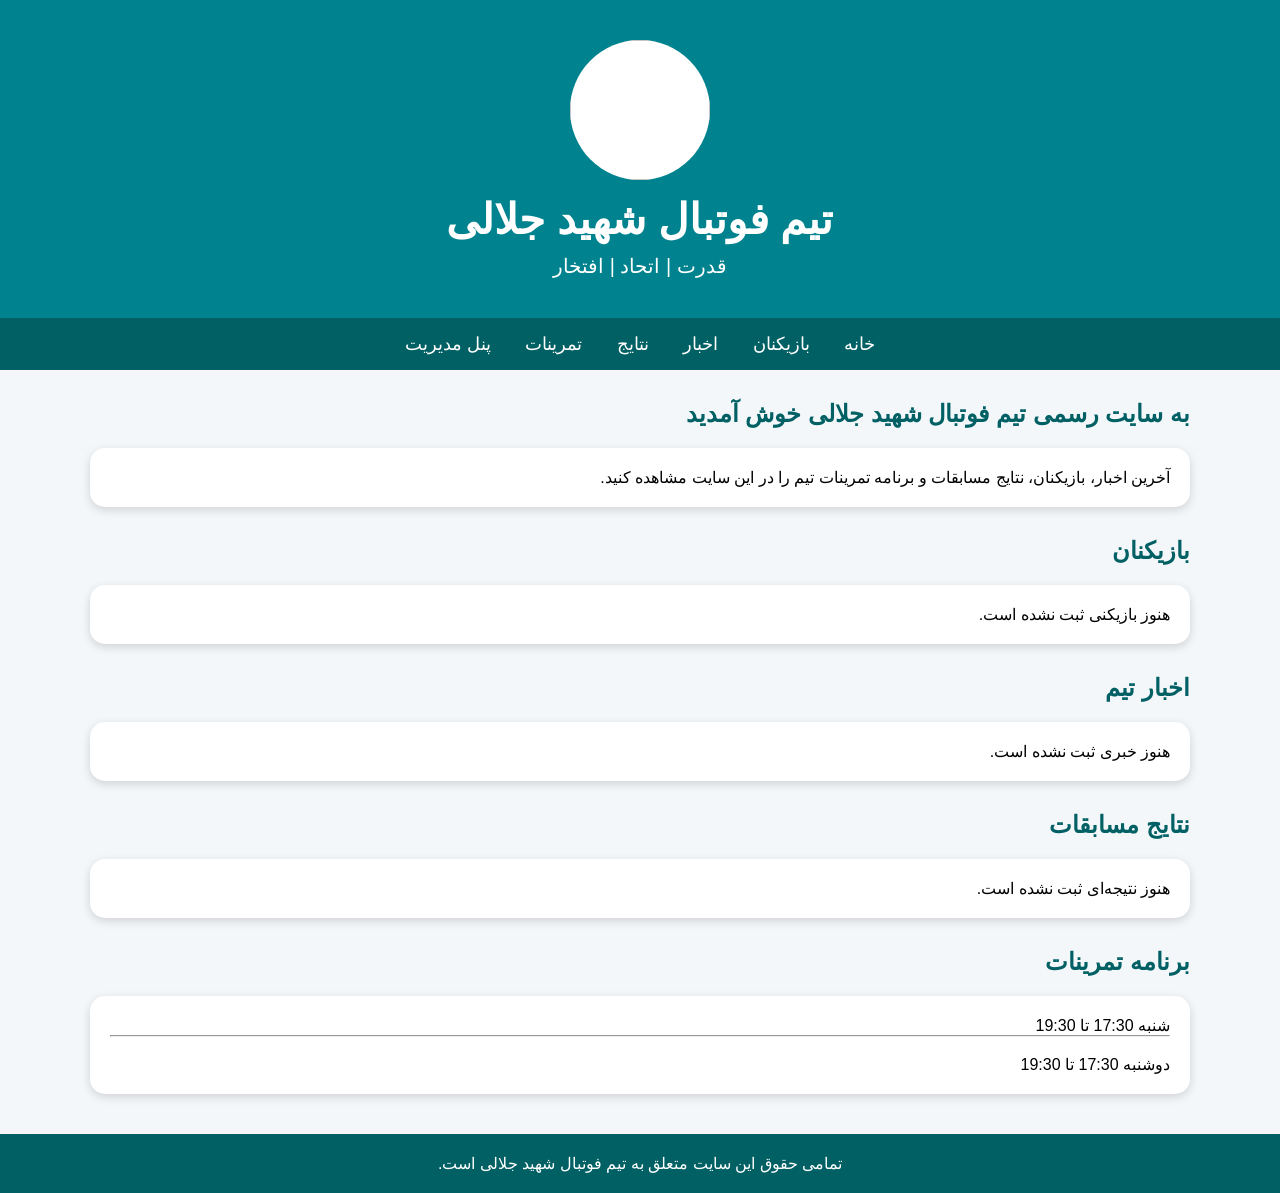
==== index.html @ 26510d69 "Add files via upload" ====
<!DOCTYPE html>
<html lang="fa" dir="rtl">

<head>
<meta charset="UTF-8">
<meta name="viewport" content="width=device-width, initial-scale=1.0">

<title>تیم فوتبال شهید جلالی</title>

<link rel="stylesheet" href="style.css">
</head>

<body>

<header>

<img src="logo.jpg" class="logo">

<h1>تیم فوتبال شهید جلالی</h1>

<p>قدرت | اتحاد | افتخار</p>

</header>

<nav>

<a href="#home">خانه</a>

<a href="#players">بازیکنان</a>

<a href="#news">اخبار</a>

<a href="#results">نتایج</a>

<a href="#training">تمرینات</a>

<a href="dashboard.html">پنل مدیریت</a>

</nav>

<section id="home">

<h2>به سایت رسمی تیم فوتبال شهید جلالی خوش آمدید</h2>

<div class="card">

<p>

آخرین اخبار، بازیکنان، نتایج مسابقات و برنامه تمرینات تیم را در این سایت مشاهده کنید.

</p>

</div>

</section>

<section id="players">

<h2>بازیکنان</h2>

<div id="playersList"></div>

</section>

<section id="news">

<h2>اخبار تیم</h2>

<div id="newsList"></div>

</section>

<section id="results">

<h2>نتایج مسابقات</h2>

<div class="card">

هنوز نتیجه‌ای ثبت نشده است.

</div>

</section>

<section id="training">

<h2>برنامه تمرینات</h2>

<div class="card">

شنبه 17:30 تا 19:30

<hr><br>

دوشنبه 17:30 تا 19:30

</div>

</section>

<footer>

تمامی حقوق این سایت متعلق به تیم فوتبال شهید جلالی است.

</footer>

<script>

let players = JSON.parse(localStorage.getItem("players")) || [];

let playersHTML = "";

if(players.length==0){

playersHTML="<div class='card'>هنوز بازیکنی ثبت نشده است.</div>";

}else{

for(let i=0;i<players.length;i++){

playersHTML += `

<div class="card player">

<img src="${players[i].image}">

<div class="player-info">

<h3>${players[i].name}</h3>

<p>شماره ${players[i].number}</p>

<p>${players[i].position}</p>

</div>

</div>

`;

}

}

document.getElementById("playersList").innerHTML=playersHTML;

let news = JSON.parse(localStorage.getItem("news")) || [];

let newsHTML="";

if(news.length==0){

newsHTML="<div class='card'>هنوز خبری ثبت نشده است.</div>";

}else{

for(let i=0;i<news.length;i++){

newsHTML += `

<div class="card news">

<img src="${news[i].image}">

<h3>${news[i].title}</h3>

<p>${news[i].text}</p>

</div>

`;

}

}

document.getElementById("newsList").innerHTML=newsHTML;

</script>

</body>

</html>
---- style.css ----
*{
    margin:0;
    padding:0;
    box-sizing:border-box;
    font-family:Tahoma,sans-serif;
}

body{
    background:#f4f7fa;
    direction:rtl;
}

header{
    background:#00838f;
    color:white;
    text-align:center;
    padding:40px 20px;
}

.logo{
    width:140px;
    height:140px;
    border-radius:50%;
    object-fit:cover;
    background:white;
    margin-bottom:15px;
}

header h1{
    font-size:42px;
    margin-bottom:10px;
}

header p{
    font-size:20px;
}

nav{
    background:#006064;
    text-align:center;
    padding:15px;
}

nav a{
    color:white;
    text-decoration:none;
    margin:0 15px;
    font-size:18px;
    transition:.3s;
}

nav a:hover{
    color:#ffd54f;
}

section{
    width:90%;
    max-width:1100px;
    margin:30px auto;
}

section h2{
    color:#006064;
    margin-bottom:20px;
}

.card{
    background:white;
    padding:20px;
    border-radius:15px;
    box-shadow:0 3px 10px rgba(0,0,0,.15);
    margin-bottom:20px;
}

.player{
    display:flex;
    align-items:center;
    gap:15px;
    margin:15px 0;
    padding-bottom:15px;
    border-bottom:1px solid #ddd;
}

.player img{
    width:80px;
    height:80px;
    border-radius:50%;
    object-fit:cover;
}

.player-info h3{
    margin-bottom:5px;
}

.news img{
    width:100%;
    border-radius:10px;
    margin-bottom:15px;
}

footer{
    background:#006064;
    color:white;
    text-align:center;
    padding:20px;
    margin-top:40px;
}

button{
    background:#009688;
    color:white;
    border:none;
    padding:10px 20px;
    border-radius:8px;
    cursor:pointer;
}

button:hover{
    background:#00796b;
}
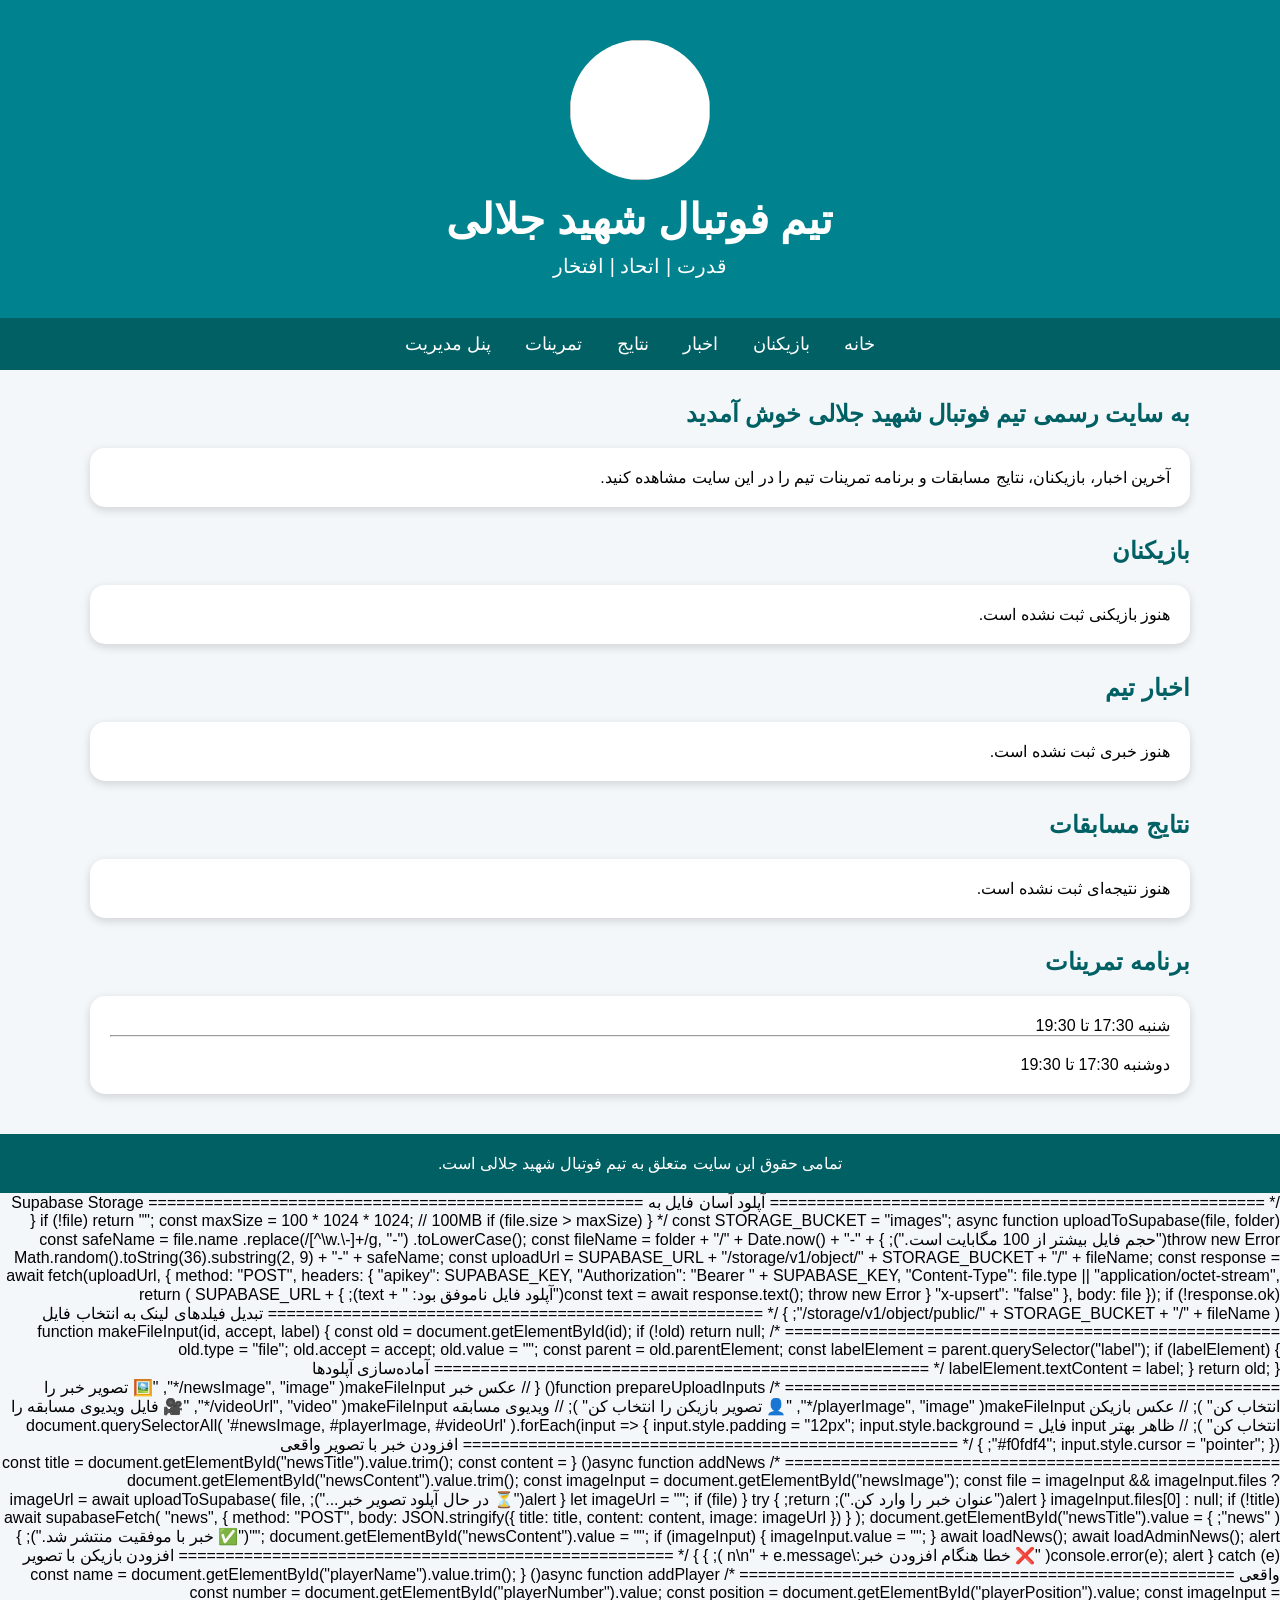
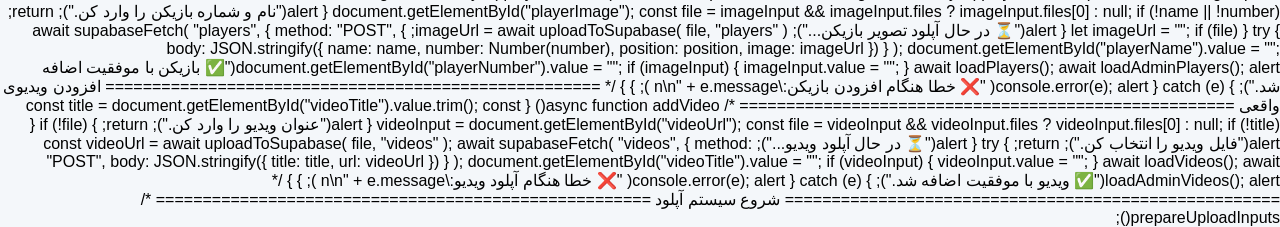
==== commit 38e1ef53: "Update index.html" ====
--- a/index.html
+++ b/index.html
@@ -103,7 +103,381 @@
 تمامی حقوق این سایت متعلق به تیم فوتبال شهید جلالی است.
 
 </footer>
-
+/* =====================================================
+   آپلود آسان فایل به Supabase Storage
+   ===================================================== */
+
+const STORAGE_BUCKET = "images";
+
+async function uploadToSupabase(file, folder) {
+  if (!file) return "";
+
+  const maxSize = 100 * 1024 * 1024; // 100MB
+
+  if (file.size > maxSize) {
+    throw new Error("حجم فایل بیشتر از 100 مگابایت است.");
+  }
+
+  const safeName = file.name
+    .replace(/[^\w.\-]+/g, "-")
+    .toLowerCase();
+
+  const fileName =
+    folder +
+    "/" +
+    Date.now() +
+    "-" +
+    Math.random().toString(36).substring(2, 9) +
+    "-" +
+    safeName;
+
+  const uploadUrl =
+    SUPABASE_URL +
+    "/storage/v1/object/" +
+    STORAGE_BUCKET +
+    "/" +
+    fileName;
+
+  const response = await fetch(uploadUrl, {
+    method: "POST",
+    headers: {
+      "apikey": SUPABASE_KEY,
+      "Authorization": "Bearer " + SUPABASE_KEY,
+      "Content-Type": file.type || "application/octet-stream",
+      "x-upsert": "false"
+    },
+    body: file
+  });
+
+  if (!response.ok) {
+    const text = await response.text();
+    throw new Error("آپلود فایل ناموفق بود: " + text);
+  }
+
+  return (
+    SUPABASE_URL +
+    "/storage/v1/object/public/" +
+    STORAGE_BUCKET +
+    "/" +
+    fileName
+  );
+}
+
+
+/* =====================================================
+   تبدیل فیلدهای لینک به انتخاب فایل
+   ===================================================== */
+
+function makeFileInput(id, accept, label) {
+  const old = document.getElementById(id);
+
+  if (!old) return null;
+
+  old.type = "file";
+  old.accept = accept;
+  old.value = "";
+
+  const parent = old.parentElement;
+
+  const labelElement = parent.querySelector("label");
+
+  if (labelElement) {
+    labelElement.textContent = label;
+  }
+
+  return old;
+}
+
+
+/* =====================================================
+   آماده‌سازی آپلودها
+   ===================================================== */
+
+function prepareUploadInputs() {
+
+  // عکس خبر
+  makeFileInput(
+    "newsImage",
+    "image/*",
+    "🖼️ تصویر خبر را انتخاب کن"
+  );
+
+  // عکس بازیکن
+  makeFileInput(
+    "playerImage",
+    "image/*",
+    "👤 تصویر بازیکن را انتخاب کن"
+  );
+
+  // ویدیوی مسابقه
+  makeFileInput(
+    "videoUrl",
+    "video/*",
+    "🎥 فایل ویدیوی مسابقه را انتخاب کن"
+  );
+
+  // ظاهر بهتر input فایل
+  document.querySelectorAll(
+    '#newsImage, #playerImage, #videoUrl'
+  ).forEach(input => {
+
+    input.style.padding = "12px";
+    input.style.background = "#f0fdf4";
+    input.style.cursor = "pointer";
+
+  });
+}
+
+
+/* =====================================================
+   افزودن خبر با تصویر واقعی
+   ===================================================== */
+
+async function addNews() {
+
+  const title =
+    document.getElementById("newsTitle").value.trim();
+
+  const content =
+    document.getElementById("newsContent").value.trim();
+
+  const imageInput =
+    document.getElementById("newsImage");
+
+  const file =
+    imageInput && imageInput.files
+      ? imageInput.files[0]
+      : null;
+
+  if (!title) {
+    alert("عنوان خبر را وارد کن.");
+    return;
+  }
+
+  try {
+
+    let imageUrl = "";
+
+    if (file) {
+
+      alert("⏳ در حال آپلود تصویر خبر...");
+
+      imageUrl =
+        await uploadToSupabase(
+          file,
+          "news"
+        );
+    }
+
+    await supabaseFetch(
+      "news",
+      {
+        method: "POST",
+
+        body: JSON.stringify({
+          title: title,
+          content: content,
+          image: imageUrl
+        })
+      }
+    );
+
+    document.getElementById("newsTitle").value = "";
+    document.getElementById("newsContent").value = "";
+
+    if (imageInput) {
+      imageInput.value = "";
+    }
+
+    await loadNews();
+    await loadAdminNews();
+
+    alert("✅ خبر با موفقیت منتشر شد.");
+
+  } catch (e) {
+
+    console.error(e);
+
+    alert(
+      "❌ خطا هنگام افزودن خبر:\n\n" +
+      e.message
+    );
+  }
+}
+
+
+/* =====================================================
+   افزودن بازیکن با تصویر واقعی
+   ===================================================== */
+
+async function addPlayer() {
+
+  const name =
+    document.getElementById("playerName").value.trim();
+
+  const number =
+    document.getElementById("playerNumber").value;
+
+  const position =
+    document.getElementById("playerPosition").value;
+
+  const imageInput =
+    document.getElementById("playerImage");
+
+  const file =
+    imageInput && imageInput.files
+      ? imageInput.files[0]
+      : null;
+
+  if (!name || !number) {
+
+    alert("نام و شماره بازیکن را وارد کن.");
+
+    return;
+  }
+
+  try {
+
+    let imageUrl = "";
+
+    if (file) {
+
+      alert("⏳ در حال آپلود تصویر بازیکن...");
+
+      imageUrl =
+        await uploadToSupabase(
+          file,
+          "players"
+        );
+    }
+
+    await supabaseFetch(
+      "players",
+      {
+        method: "POST",
+
+        body: JSON.stringify({
+
+          name: name,
+
+          number: Number(number),
+
+          position: position,
+
+          image: imageUrl
+
+        })
+      }
+    );
+
+    document.getElementById("playerName").value = "";
+    document.getElementById("playerNumber").value = "";
+
+    if (imageInput) {
+      imageInput.value = "";
+    }
+
+    await loadPlayers();
+    await loadAdminPlayers();
+
+    alert("✅ بازیکن با موفقیت اضافه شد.");
+
+  } catch (e) {
+
+    console.error(e);
+
+    alert(
+      "❌ خطا هنگام افزودن بازیکن:\n\n" +
+      e.message
+    );
+  }
+}
+
+
+/* =====================================================
+   افزودن ویدیوی واقعی
+   ===================================================== */
+
+async function addVideo() {
+
+  const title =
+    document.getElementById("videoTitle").value.trim();
+
+  const videoInput =
+    document.getElementById("videoUrl");
+
+  const file =
+    videoInput && videoInput.files
+      ? videoInput.files[0]
+      : null;
+
+  if (!title) {
+
+    alert("عنوان ویدیو را وارد کن.");
+
+    return;
+  }
+
+  if (!file) {
+
+    alert("فایل ویدیو را انتخاب کن.");
+
+    return;
+  }
+
+  try {
+
+    alert("⏳ در حال آپلود ویدیو...");
+
+    const videoUrl =
+      await uploadToSupabase(
+        file,
+        "videos"
+      );
+
+    await supabaseFetch(
+      "videos",
+      {
+        method: "POST",
+
+        body: JSON.stringify({
+
+          title: title,
+
+          url: videoUrl
+
+        })
+      }
+    );
+
+    document.getElementById("videoTitle").value = "";
+
+    if (videoInput) {
+      videoInput.value = "";
+    }
+
+    await loadVideos();
+    await loadAdminVideos();
+
+    alert("✅ ویدیو با موفقیت اضافه شد.");
+
+  } catch (e) {
+
+    console.error(e);
+
+    alert(
+      "❌ خطا هنگام آپلود ویدیو:\n\n" +
+      e.message
+    );
+  }
+}
+
+
+/* =====================================================
+   شروع سیستم آپلود
+   ===================================================== */
+
+prepareUploadInputs();
 <script>
 
 let players = JSON.parse(localStorage.getItem("players")) || [];
@@ -180,4 +554,4 @@
 
 </body>
 
-</html>+</html>
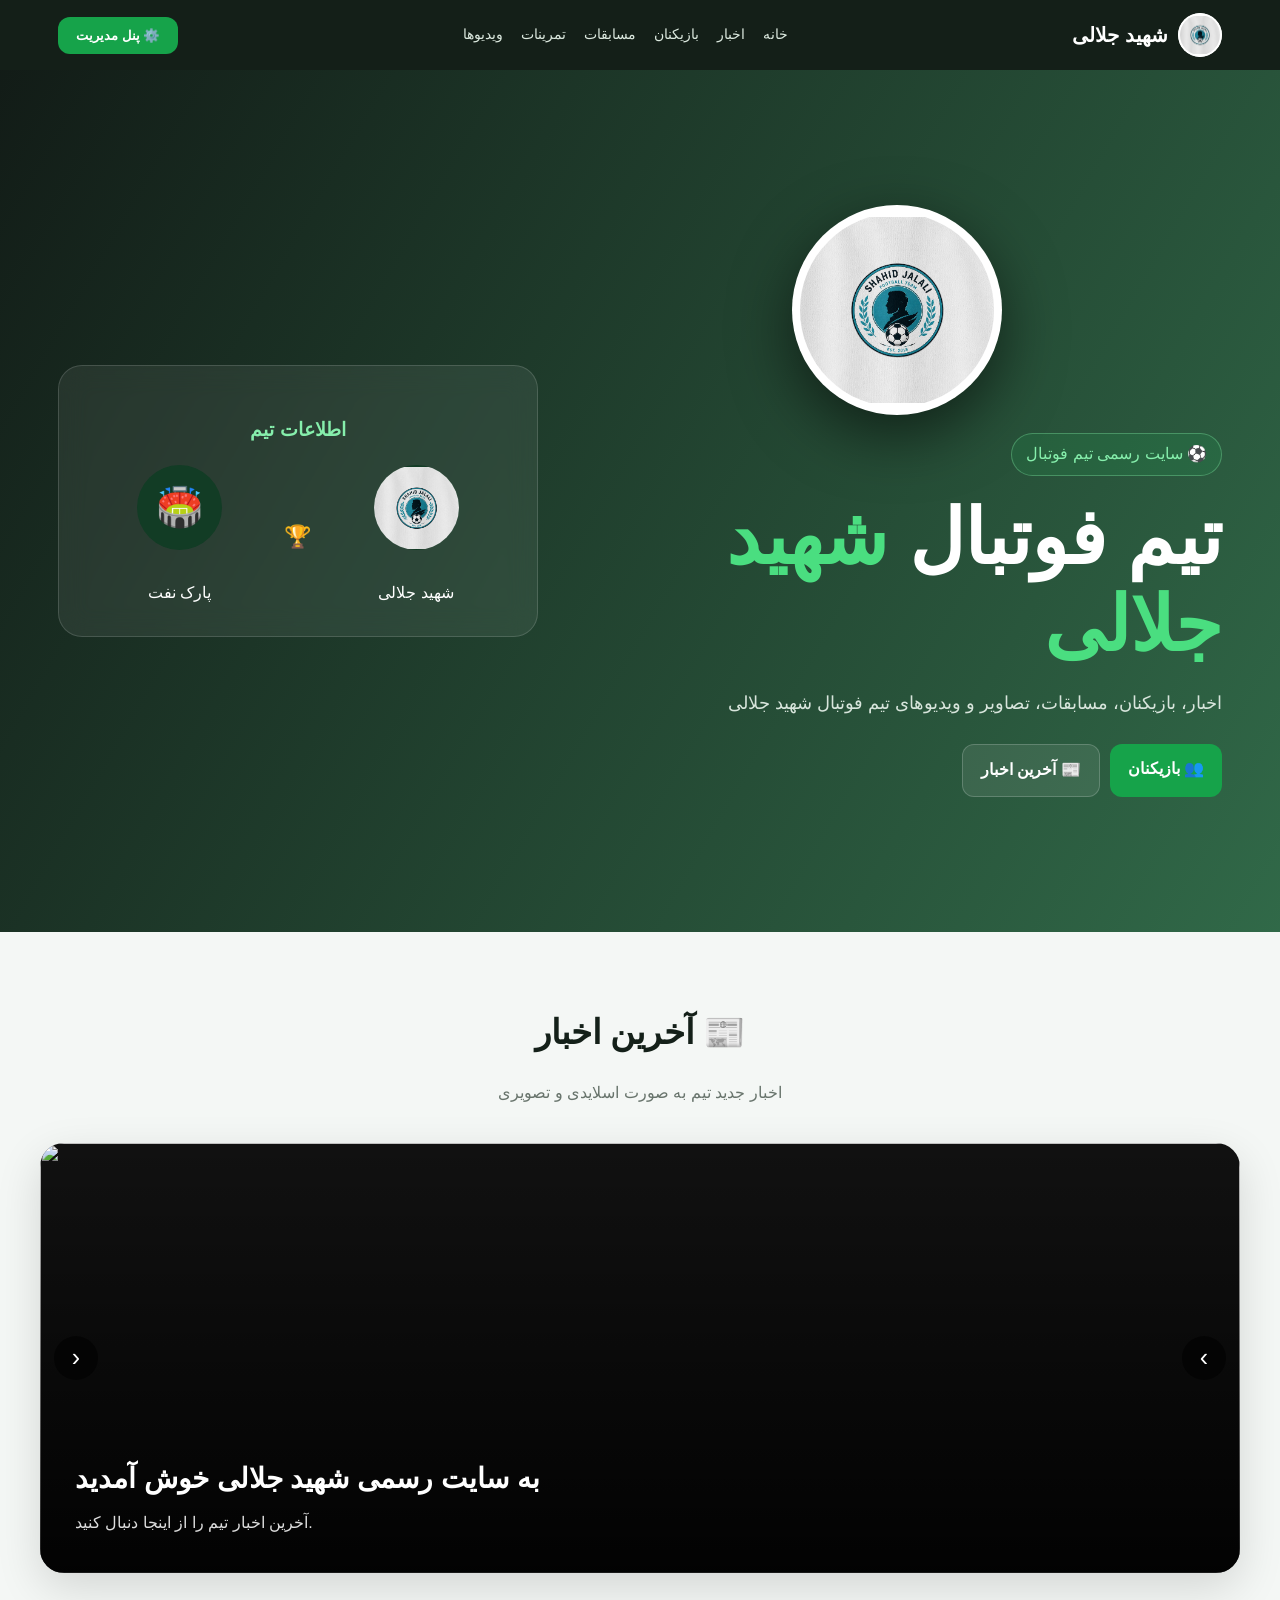
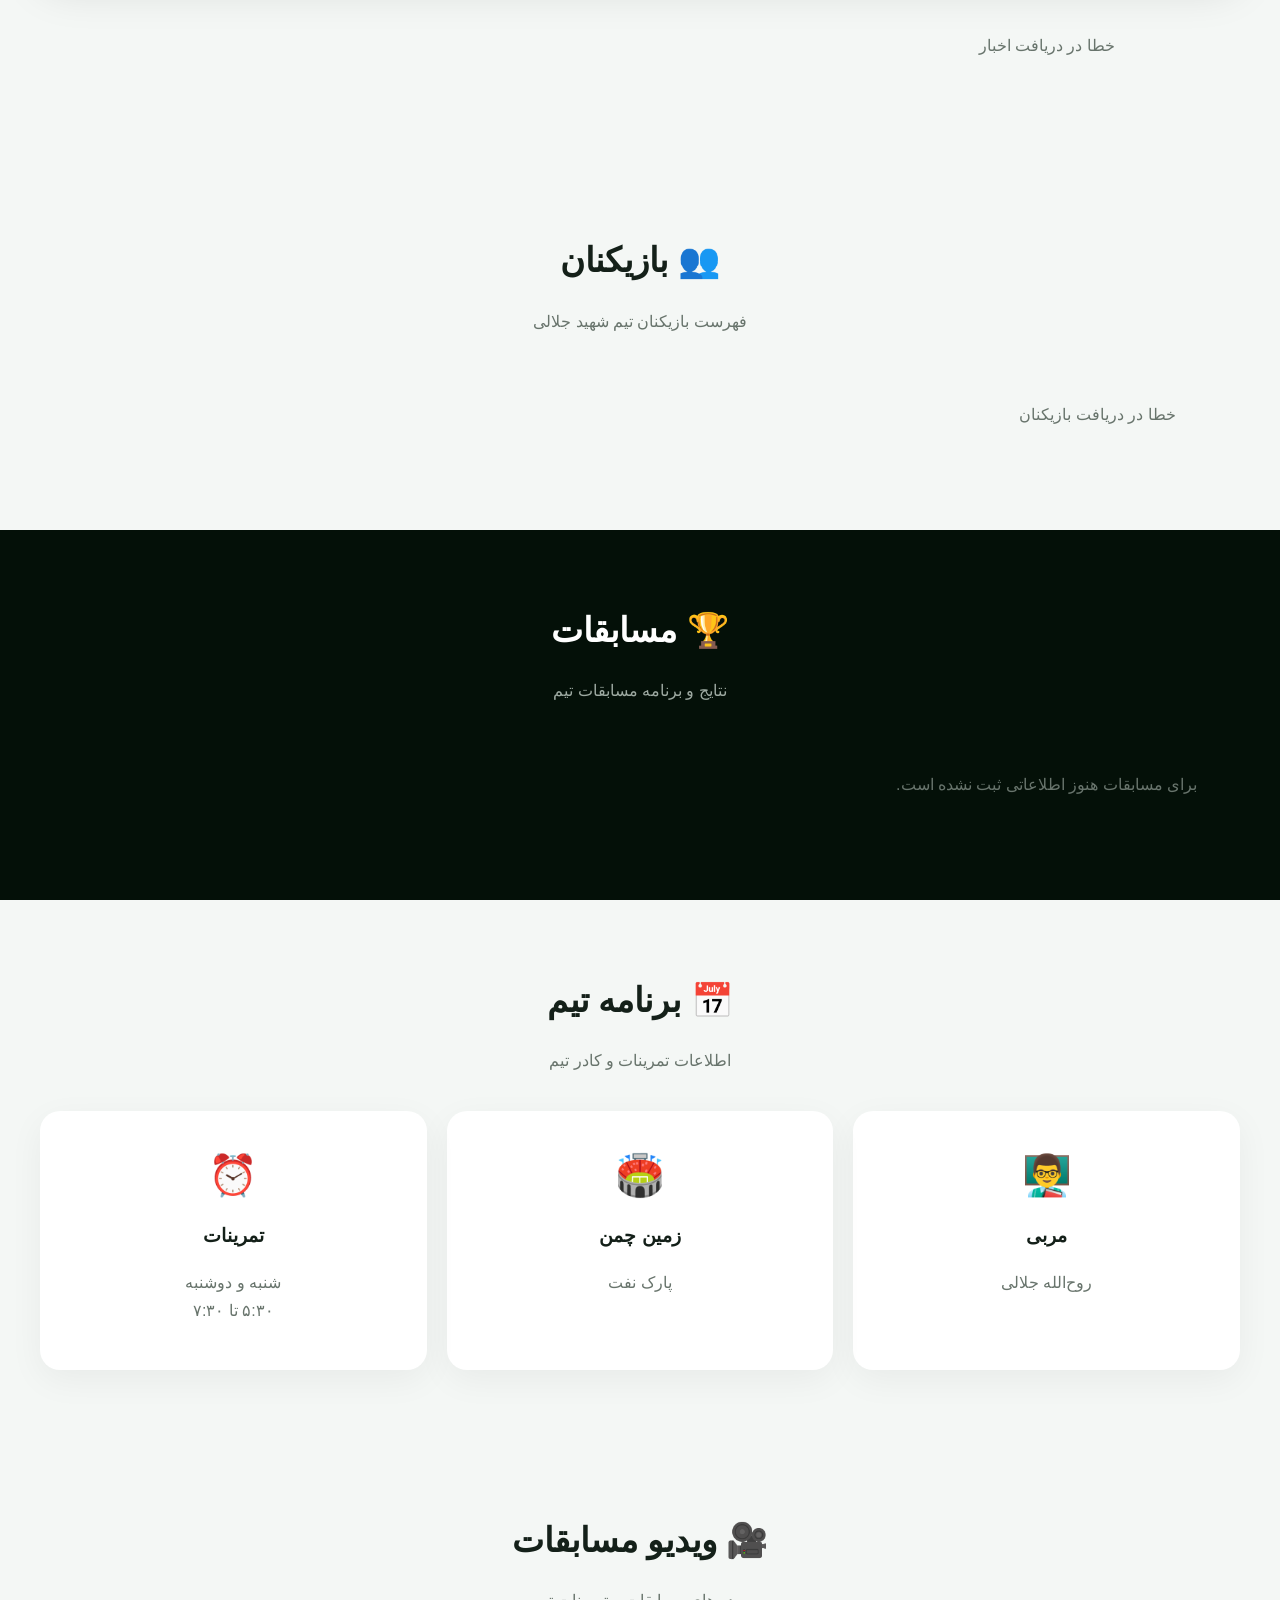
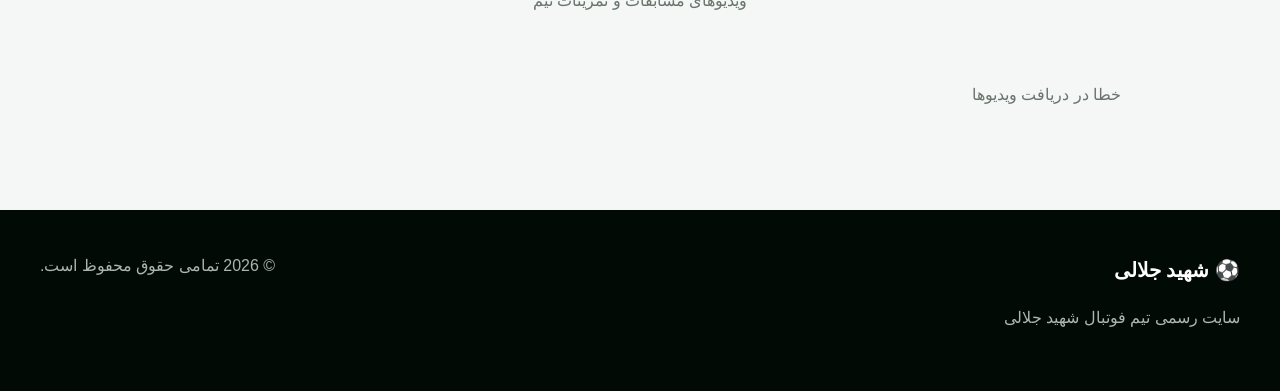
==== commit b118fb33: "Update index.html" ====
--- a/index.html
+++ b/index.html
@@ -1,557 +1,535 @@
 <!DOCTYPE html>
 <html lang="fa" dir="rtl">
-
 <head>
 <meta charset="UTF-8">
-<meta name="viewport" content="width=device-width, initial-scale=1.0">
-
-<title>تیم فوتبال شهید جلالی</title>
-
-<link rel="stylesheet" href="style.css">
+<meta name="viewport" content="width=device-width,initial-scale=1">
+<title>شهید جلالی | سایت رسمی تیم فوتبال</title>
+<style>
+*{box-sizing:border-box}
+html{scroll-behavior:smooth}
+body{margin:0;font-family:Tahoma,Arial,sans-serif;background:#f4f7f5;color:#142019;line-height:1.8}
+a{text-decoration:none;color:inherit}
+button,input,textarea,select{font-family:inherit}
+button{cursor:pointer}
+:root{--g:#16a34a;--g2:#22c55e;--dark:#041008;--muted:#68746c;--red:#dc2626;--gold:#f59e0b}
+header{position:sticky;top:0;z-index:1000;background:#041008ee;color:#fff;backdrop-filter:blur(12px)}
+.nav{max-width:1200px;margin:auto;min-height:70px;padding:10px 18px;display:flex;align-items:center;justify-content:space-between;gap:15px}
+.logo{font-size:20px;font-weight:bold;display:flex;align-items:center;gap:10px}
+.logoIcon{width:44px;height:44px;border-radius:50%;display:grid;place-items:center;background:linear-gradient(135deg,#4ade80,#15803d)}
+nav{display:flex;gap:18px;flex-wrap:wrap}
+nav a{color:#dce9df;font-size:14px}
+nav a:hover{color:#86efac}
+.adminBtn,.btn{border:0;border-radius:12px;padding:11px 18px;font-weight:bold}
+.adminBtn,.green{background:var(--g);color:white}
+.hero{min-height:600px;color:#fff;background:linear-gradient(120deg,#020c07ee,#0a4d26d5),url("https://images.unsplash.com/photo-1579952363873-27f3bade9f55?auto=format&fit=crop&w=1800&q=85") center/cover}
+.heroInner{max-width:1200px;min-height:600px;margin:auto;padding:65px 18px;display:grid;grid-template-columns:1.15fr .85fr;align-items:center;gap:35px}
+.badge{display:inline-block;color:#86efac;background:#22c55e20;border:1px solid #86efac55;padding:6px 14px;border-radius:50px}
+.hero h1{font-size:clamp(42px,6vw,76px);line-height:1.15;margin:18px 0}
+.hero h1 span{color:#4ade80}
+.hero p{font-size:18px;color:#d8e5dc;max-width:650px}
+.buttons{display:flex;gap:10px;flex-wrap:wrap;margin-top:25px}
+.darkBtn{background:#ffffff16;color:#fff;border:1px solid #ffffff30}
+.teamBox{background:#ffffff12;border:1px solid #ffffff25;backdrop-filter:blur(14px);border-radius:24px;padding:28px}
+.teamBox h3{text-align:center;color:#86efac}
+.teamVs{display:grid;grid-template-columns:1fr auto 1fr;align-items:center;text-align:center;gap:12px}
+.teamLogo{width:85px;height:85px;margin:auto;border-radius:50%;background:#123c25;display:grid;place-items:center;font-size:38px}
+.vs{font-size:22px;color:#86efac;font-weight:bold}
+section{padding:70px 18px}
+.container{max-width:1200px;margin:auto}
+.title{text-align:center;margin-bottom:35px}
+.title h2{font-size:34px;margin:0 0 5px}
+.title p{color:var(--muted)}
+.slider{position:relative;overflow:hidden;border-radius:24px;background:#111;box-shadow:0 15px 45px #0002}
+.slides{display:flex;direction:ltr;transition:.5s}
+.slide{min-width:100%;height:430px;position:relative}
+.slide img{width:100%;height:100%;object-fit:cover}
+.slideText{position:absolute;inset:0;display:flex;align-items:flex-end;padding:35px;color:#fff;background:linear-gradient(transparent,#000d)}
+.slideText h3{font-size:28px;margin:0 0 5px}
+.slideText p{color:#ddd;margin:0}
+.slideButtons{position:absolute;top:50%;transform:translateY(-50%);width:100%;display:flex;justify-content:space-between;padding:0 14px}
+.slideButtons button{width:44px;height:44px;border:0;border-radius:50%;background:#0009;color:#fff;font-size:25px}
+.grid{display:grid;gap:20px}
+.newsGrid{grid-template-columns:repeat(3,1fr)}
+.card,.player,.info,.video{background:#fff;border-radius:20px;overflow:hidden;box-shadow:0 10px 35px #0000000d}
+.card img{width:100%;height:190px;object-fit:cover}
+.cardBody{padding:18px}
+.cardBody p{color:var(--muted);font-size:14px}
+.players{grid-template-columns:repeat(4,1fr)}
+.player{position:relative;padding:20px;text-align:center;transition:.2s}
+.player:hover{transform:translateY(-5px)}
+.number{position:absolute;left:14px;top:4px;font-size:34px;font-weight:bold;color:#dce6df}
+.photo{width:140px;height:140px;margin:5px auto 15px;border-radius:50%;overflow:hidden;background:linear-gradient(135deg,#dcfce7,#86efac);display:grid;place-items:center;font-size:50px}
+.photo img{width:100%;height:100%;object-fit:cover}
+.position{color:var(--g);font-size:13px;font-weight:bold}
+.matches{background:#041008;color:#fff}
+.matches .title p{color:#9eaaa2}
+.matchGrid{grid-template-columns:repeat(3,1fr)}
+.match{background:#ffffff0a;border:1px solid #ffffff18;border-radius:20px;padding:25px;text-align:center}
+.matchDate{color:#86efac;font-size:13px;margin-bottom:18px}
+.matchTeams{display:grid;grid-template-columns:1fr auto 1fr;align-items:center;gap:10px}
+.matchScore{font-size:25px;font-weight:bold}
+.status{display:inline-block;margin-top:15px;padding:4px 12px;border-radius:50px;background:#22c55e20;color:#86efac;font-size:12px}
+.infoGrid{grid-template-columns:repeat(3,1fr)}
+.info{text-align:center;padding:28px}
+.infoIcon{font-size:40px}
+.info h3{margin:8px}
+.info p{color:var(--muted)}
+.videoGrid{grid-template-columns:repeat(3,1fr)}
+.video iframe,.video video{width:100%;height:210px;border:0;display:block;background:#000}
+.videoBody{padding:17px}
+footer{background:#020a05;color:#aab6ae;padding:42px 18px}
+.footer{max-width:1200px;margin:auto;display:flex;justify-content:space-between;gap:20px;flex-wrap:wrap}
+.footer strong{font-size:20px;color:#fff}
+.modal{position:fixed;inset:0;z-index:3000;background:#000b;display:none;align-items:center;justify-content:center;padding:15px}
+.modal.show{display:flex}
+.modalBox{width:min(1050px,100%);max-height:92vh;overflow:auto;background:#fff;border-radius:24px;padding:25px}
+.modalHead{display:flex;justify-content:space-between;align-items:center;gap:15px;margin-bottom:18px}
+.close{width:42px;height:42px;border:0;border-radius:50%;background:#eee;font-size:22px}
+.login{max-width:420px;margin:auto}
+.login input,.field input,.field textarea,.field select{width:100%;border:1px solid #ccd7cf;padding:12px;border-radius:10px;outline:0;background:#fff}
+.login input{margin:7px 0 15px}
+.error{color:var(--red);margin-top:10px}
+.tabs{display:flex;gap:8px;flex-wrap:wrap;margin-bottom:22px}
+.tabs button{border:0;padding:10px 14px;border-radius:10px;background:#edf2ee}
+.tabs button.active{background:var(--g);color:#fff}
+.panel{display:none}
+.panel.active{display:block}
+.form{display:grid;grid-template-columns:1fr 1fr;gap:15px}
+.field{display:flex;flex-direction:column;gap:6px}
+.full{grid-column:1/-1}
+.field textarea{min-height:105px;resize:vertical}
+.fileBox{border:2px dashed #9ad6ad!important;background:#f0fdf4!important}
+.preview{margin-top:8px;max-width:180px;max-height:130px;border-radius:12px;display:none;object-fit:cover}
+.adminList{display:grid;gap:10px;margin-top:20px}
+.adminItem{background:#f1f5f2;padding:14px;border-radius:12px;display:flex;justify-content:space-between;align-items:center;gap:10px}
+.delete{border:0;background:#fee2e2;color:#b91c1c;padding:7px 12px;border-radius:8px}
+.logout{border:0;background:#fee2e2;color:#b91c1c;padding:8px 12px;border-radius:8px}
+.loading{text-align:center;padding:30px;color:var(--muted)}
+.note{background:#ecfdf5;border:1px solid #bbf7d0;border-radius:12px;padding:12px;margin:12px 0;color:#166534}
+@media(max-width:900px){nav{display:none}.heroInner{grid-template-columns:1fr}.players,.newsGrid,.matchGrid,.videoGrid,.infoGrid{grid-template-columns:repeat(2,1fr)}}
+@media(max-width:600px){section{padding:50px 14px}.heroInner{padding:50px 14px}.players,.newsGrid,.matchGrid,.videoGrid,.infoGrid{grid-template-columns:1fr}.form{grid-template-columns:1fr}.full{grid-column:auto}.slide{height:350px}.slideText{padding:20px}.slideText h3{font-size:21px}.photo{width:115px;height:115px}}
+
+.teamLogo img,.siteLogoImg{
+  width:100%;height:100%;object-fit:contain;border-radius:50%;
+}
+.siteLogoImg{width:44px;height:44px;background:#fff;padding:2px}
+.heroLogo{
+  width:210px;height:210px;object-fit:contain;display:block;margin:0 auto 18px;
+  border-radius:50%;background:#fff;padding:8px;box-shadow:0 20px 60px #0008;
+}
+
+</style>
 </head>
-
 <body>
 
 <header>
-
-<img src="logo.jpg" class="logo">
-
-<h1>تیم فوتبال شهید جلالی</h1>
-
-<p>قدرت | اتحاد | افتخار</p>
-
+<div class="nav">
+<a class="logo" href="#home"><span class="logoIcon" style="background:#fff;overflow:hidden"><img class="siteLogoImg" src="[data-uri]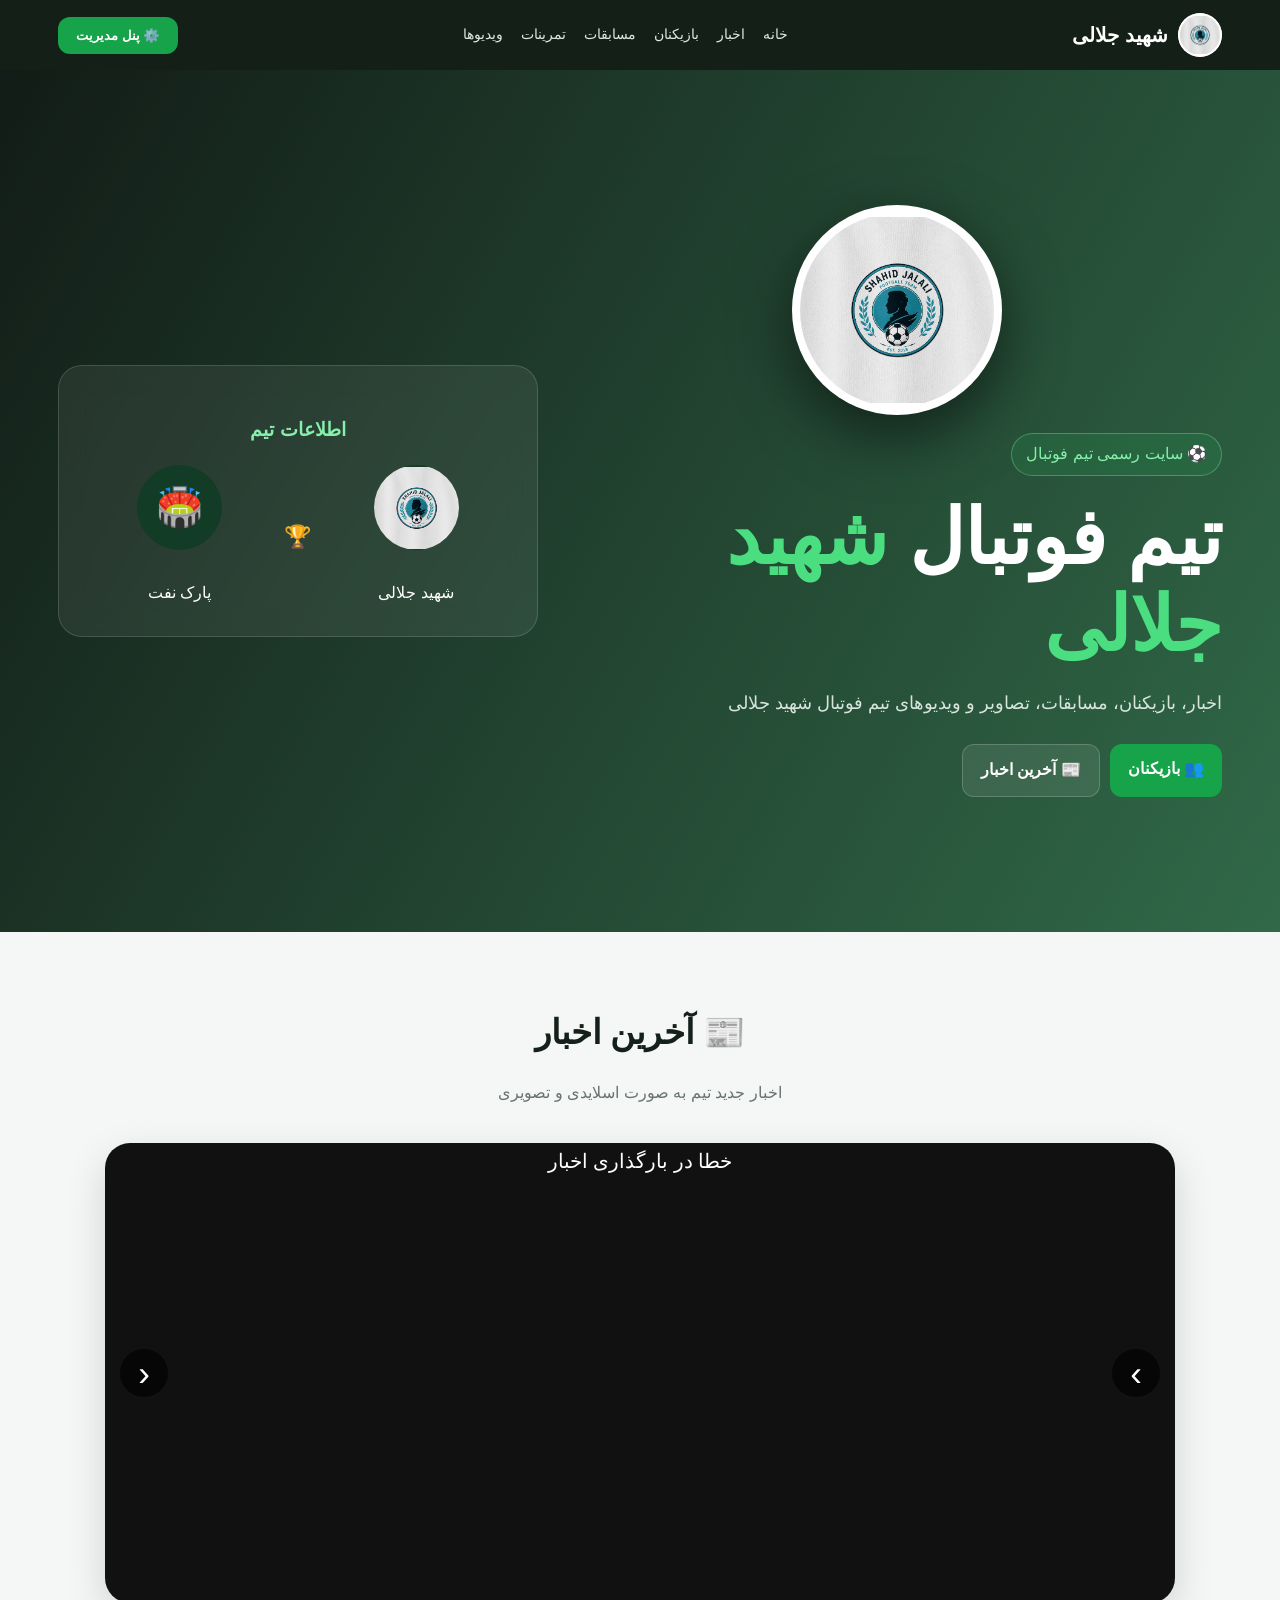
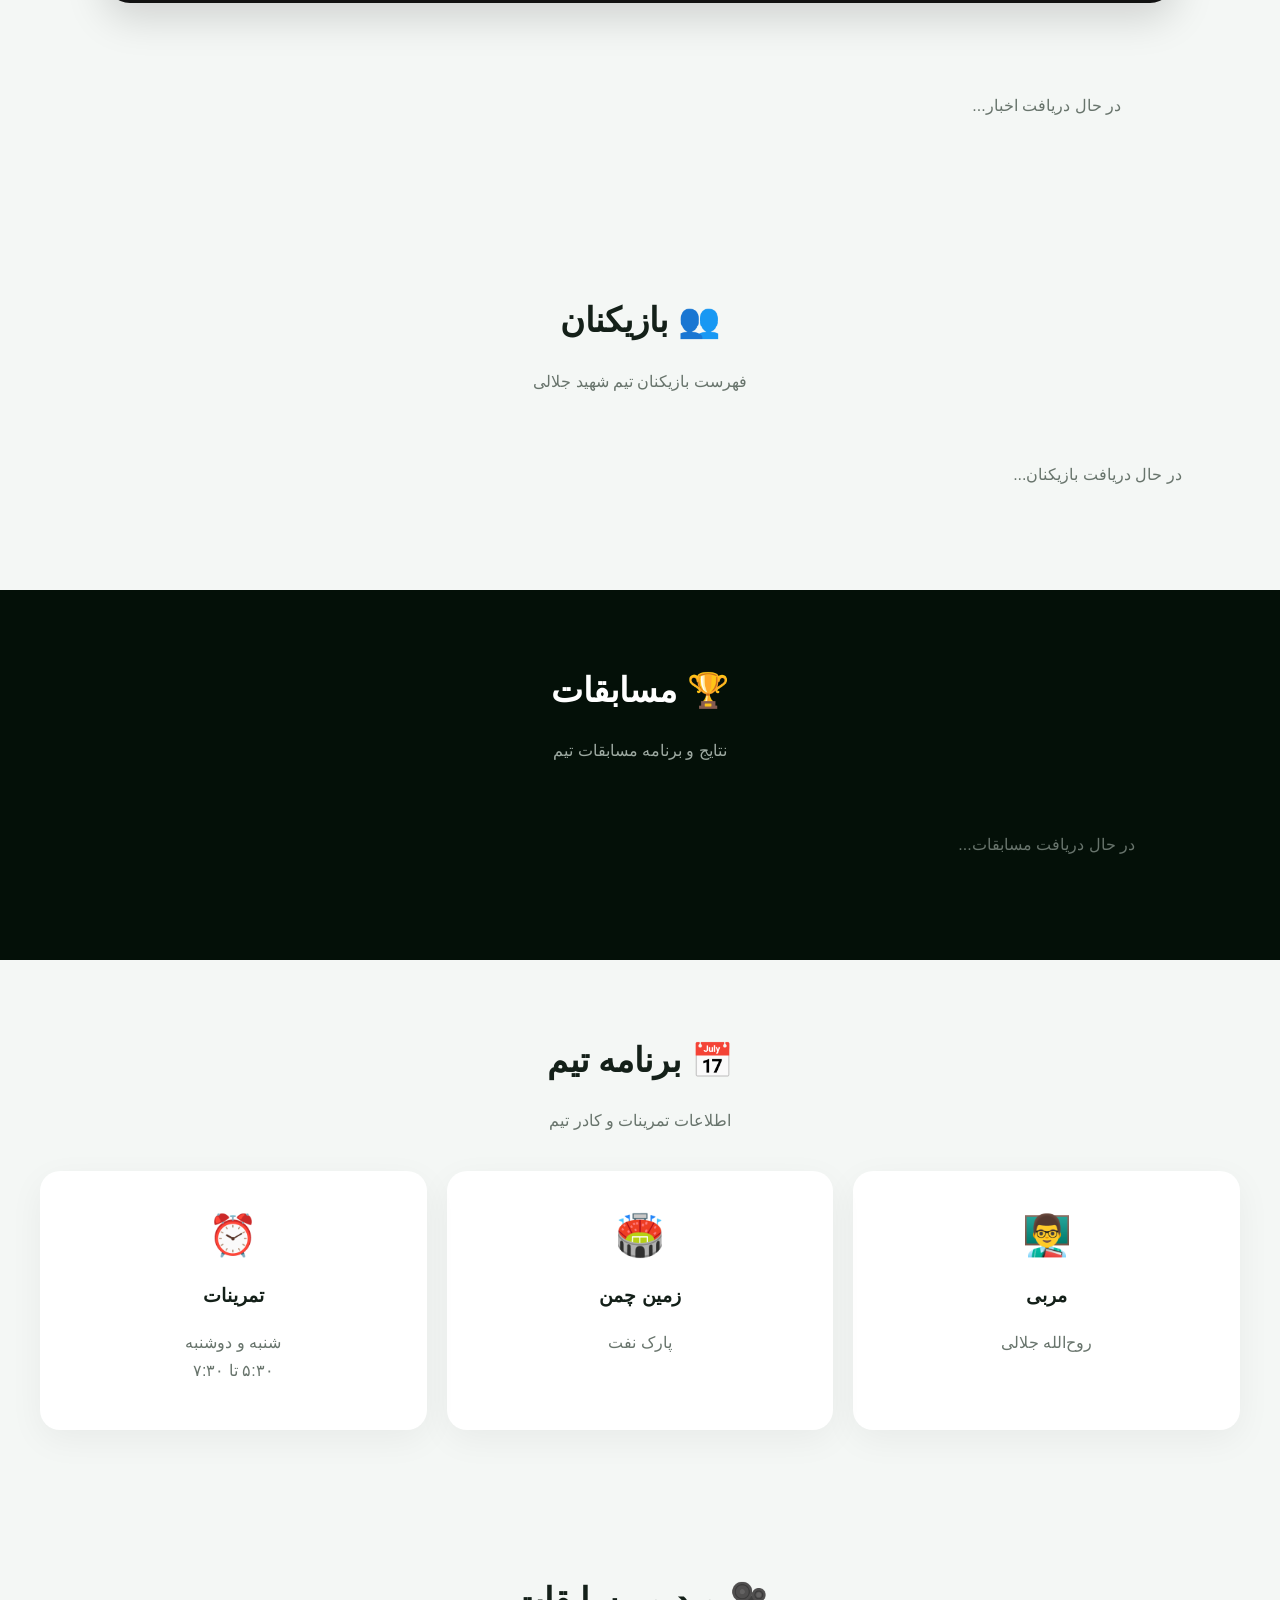
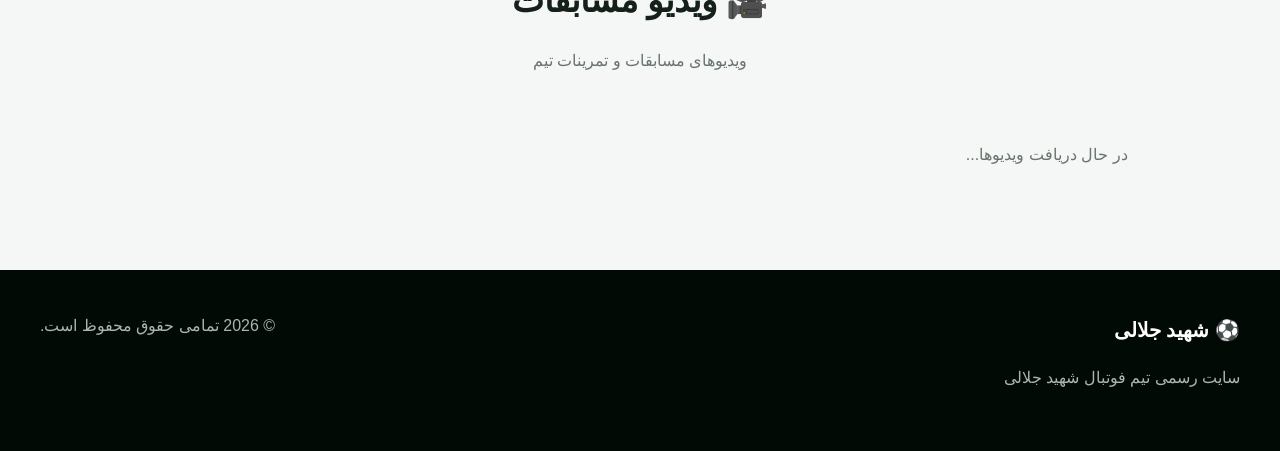
==== commit 62e391bf: "Update index.html" ====
--- a/index.html
+++ b/index.html
@@ -155,14 +155,373 @@
 <section id="news">
 <div class="container">
 <div class="title"><h2>📰 آخرین اخبار</h2><p>اخبار جدید تیم به صورت اسلایدی و تصویری</p></div>
-<div class="slider">
-<div class="slides" id="slides">
-<div class="slide"><img src="https://images.unsplash.com/photo-1579952363873-27f3bade9f55?auto=format&fit=crop&w=1600&q=85"><div class="slideText"><div><h3>به سایت رسمی شهید جلالی خوش آمدید</h3><p>آخرین اخبار تیم را از اینجا دنبال کنید.</p></div></div></div>
-<div class="slide"><img src="https://images.unsplash.com/photo-1517466787929-bc90951d0974?auto=format&fit=crop&w=1600&q=85"><div class="slideText"><div><h3>تیم آماده مسابقات آینده است</h3><p>بازیکنان با قدرت تمرینات خود را ادامه می‌دهند.</p></div></div></div>
-<div class="slide"><img src="https://images.unsplash.com/photo-1553778263-73a83bab9b0c?auto=format&fit=crop&w=1600&q=85"><div class="slideText"><div><h3>تمرینات تیم ادامه دارد</h3><p>شنبه و دوشنبه در زمین چمن پارک نفت.</p></div></div></div>
-</div>
-<div class="slideButtons"><button onclick="prevSlide()">›</button><button onclick="nextSlide()">‹</button></div>
-</div>
+<!-- ================= SLIDER ================= -->
+<section class="news-slider-section">
+  <div class="news-slider" id="newsSlider">
+
+    <button class="slider-btn prev" onclick="changeSlide(-1)">‹</button>
+
+    <div id="sliderLoading" class="slider-loading">
+      در حال بارگذاری اخبار...
+    </div>
+
+    <div id="sliderSlides"></div>
+
+    <button class="slider-btn next" onclick="changeSlide(1)">›</button>
+
+    <div class="slider-dots" id="sliderDots"></div>
+  </div>
+</section>
+
+<style>
+.news-slider-section {
+  width: 100%;
+  max-width: 1100px;
+  margin: 30px auto;
+  padding: 0 15px;
+}
+
+.news-slider {
+  position: relative;
+  width: 100%;
+  height: 460px;
+  overflow: hidden;
+  border-radius: 25px;
+  background: #111;
+  box-shadow: 0 15px 40px rgba(0,0,0,.15);
+}
+
+.slider-slide {
+  position: absolute;
+  inset: 0;
+  opacity: 0;
+  visibility: hidden;
+  transition: opacity .5s ease;
+}
+
+.slider-slide.active {
+  opacity: 1;
+  visibility: visible;
+}
+
+.slider-slide img {
+  width: 100%;
+  height: 100%;
+  object-fit: cover;
+  display: block;
+}
+
+.slider-overlay {
+  position: absolute;
+  inset: 0;
+  display: flex;
+  flex-direction: column;
+  justify-content: flex-end;
+  padding: 40px;
+  color: white;
+  background: linear-gradient(
+    transparent 35%,
+    rgba(0,0,0,.85)
+  );
+}
+
+.slider-overlay h2 {
+  margin: 0 0 10px;
+  font-size: 30px;
+}
+
+.slider-overlay p {
+  margin: 0;
+  font-size: 16px;
+}
+
+.slider-btn {
+  position: absolute;
+  top: 50%;
+  transform: translateY(-50%);
+  z-index: 10;
+  width: 48px;
+  height: 48px;
+  border: none;
+  border-radius: 50%;
+  background: rgba(0,0,0,.65);
+  color: white;
+  font-size: 35px;
+  cursor: pointer;
+}
+
+.slider-btn:hover {
+  background: rgba(0,0,0,.9);
+}
+
+.slider-btn.prev {
+  left: 15px;
+}
+
+.slider-btn.next {
+  right: 15px;
+}
+
+.slider-dots {
+  position: absolute;
+  bottom: 15px;
+  left: 50%;
+  transform: translateX(-50%);
+  z-index: 20;
+  display: flex;
+  gap: 7px;
+}
+
+.slider-dot {
+  width: 10px;
+  height: 10px;
+  border: none;
+  border-radius: 50%;
+  background: white;
+  opacity: .45;
+  cursor: pointer;
+}
+
+.slider-dot.active {
+  opacity: 1;
+  transform: scale(1.3);
+}
+
+.slider-loading {
+  position: absolute;
+  inset: 0;
+  display: flex;
+  align-items: center;
+  justify-content: center;
+  color: white;
+  font-size: 18px;
+}
+
+.slider-empty {
+  height: 100%;
+  display: flex;
+  align-items: center;
+  justify-content: center;
+  color: white;
+  font-size: 20px;
+  text-align: center;
+}
+
+@media (max-width: 700px) {
+  .news-slider {
+    height: 350px;
+    border-radius: 18px;
+  }
+
+  .slider-overlay {
+    padding: 25px;
+  }
+
+  .slider-overlay h2 {
+    font-size: 22px;
+  }
+
+  .slider-overlay p {
+    font-size: 14px;
+  }
+
+  .slider-btn {
+    width: 40px;
+    height: 40px;
+    font-size: 28px;
+  }
+}
+</style>
+
+<script>
+let currentSlide = 0;
+let sliderTimer = null;
+
+async function loadSliderNews() {
+
+  const slidesBox = document.getElementById("sliderSlides");
+  const dotsBox = document.getElementById("sliderDots");
+  const loading = document.getElementById("sliderLoading");
+
+  if (!slidesBox) return;
+
+  try {
+
+    const response = await supabaseFetch(
+      "news?select=id,title,content,image,created_at&order=created_at.desc&limit=10"
+    );
+
+    if (!response || response.length === 0) {
+      loading.style.display = "none";
+
+      slidesBox.innerHTML = `
+        <div class="slider-empty">
+          هنوز خبری ثبت نشده است.
+        </div>
+      `;
+
+      return;
+    }
+
+    /*
+      فقط خبرهایی که واقعاً عکس دارند
+      وارد اسلایدر می‌شوند.
+    */
+
+    const newsWithImages = response.filter(
+      news =>
+        news.image &&
+        typeof news.image === "string" &&
+        news.image.trim() !== ""
+    );
+
+    loading.style.display = "none";
+
+    if (newsWithImages.length === 0) {
+
+      slidesBox.innerHTML = `
+        <div class="slider-empty">
+          هنوز خبر تصویری ثبت نشده است.
+        </div>
+      `;
+
+      return;
+    }
+
+    slidesBox.innerHTML = newsWithImages.map(
+      (news, index) => `
+
+        <div class="slider-slide ${index === 0 ? "active" : ""}">
+
+          <img
+            src="${escapeSliderText(news.image)}"
+            alt="${escapeSliderText(news.title)}"
+            onerror="this.style.display='none';"
+          >
+
+          <div class="slider-overlay">
+
+            <h2>
+              ${escapeSliderText(news.title)}
+            </h2>
+
+            <p>
+              ${escapeSliderText(news.content || "")}
+            </p>
+
+          </div>
+
+        </div>
+      `
+    ).join("");
+
+    dotsBox.innerHTML = newsWithImages.map(
+      (_, index) => `
+        <button
+          class="slider-dot ${index === 0 ? "active" : ""}"
+          onclick="showSlide(${index})">
+        </button>
+      `
+    ).join("");
+
+    currentSlide = 0;
+
+    startSlider();
+
+  } catch (error) {
+
+    console.error("Slider error:", error);
+
+    loading.style.display = "none";
+
+    slidesBox.innerHTML = `
+      <div class="slider-empty">
+        خطا در بارگذاری اخبار
+      </div>
+    `;
+  }
+}
+
+
+function escapeSliderText(text) {
+
+  if (text === null || text === undefined) {
+    return "";
+  }
+
+  return String(text)
+    .replace(/&/g, "&amp;")
+    .replace(/</g, "&lt;")
+    .replace(/>/g, "&gt;")
+    .replace(/"/g, "&quot;")
+    .replace(/'/g, "&#039;");
+}
+
+
+function showSlide(index) {
+
+  const slides =
+    document.querySelectorAll(".slider-slide");
+
+  const dots =
+    document.querySelectorAll(".slider-dot");
+
+  if (!slides.length) return;
+
+  if (index >= slides.length) {
+    index = 0;
+  }
+
+  if (index < 0) {
+    index = slides.length - 1;
+  }
+
+  slides.forEach(slide =>
+    slide.classList.remove("active")
+  );
+
+  dots.forEach(dot =>
+    dot.classList.remove("active")
+  );
+
+  slides[index].classList.add("active");
+
+  if (dots[index]) {
+    dots[index].classList.add("active");
+  }
+
+  currentSlide = index;
+}
+
+
+function changeSlide(direction) {
+  showSlide(currentSlide + direction);
+  startSlider();
+}
+
+
+function startSlider() {
+
+  clearInterval(sliderTimer);
+
+  const slides =
+    document.querySelectorAll(".slider-slide");
+
+  if (slides.length <= 1) return;
+
+  sliderTimer = setInterval(() => {
+
+    showSlide(currentSlide + 1);
+
+  }, 5000);
+}
+
+
+/* شروع اسلایدر */
+document.addEventListener("DOMContentLoaded", () => {
+  loadSliderNews();
+});
+</script>
 <br><div class="grid newsGrid" id="newsGrid"><div class="loading">در حال دریافت اخبار...</div></div>
 </div>
 </section>
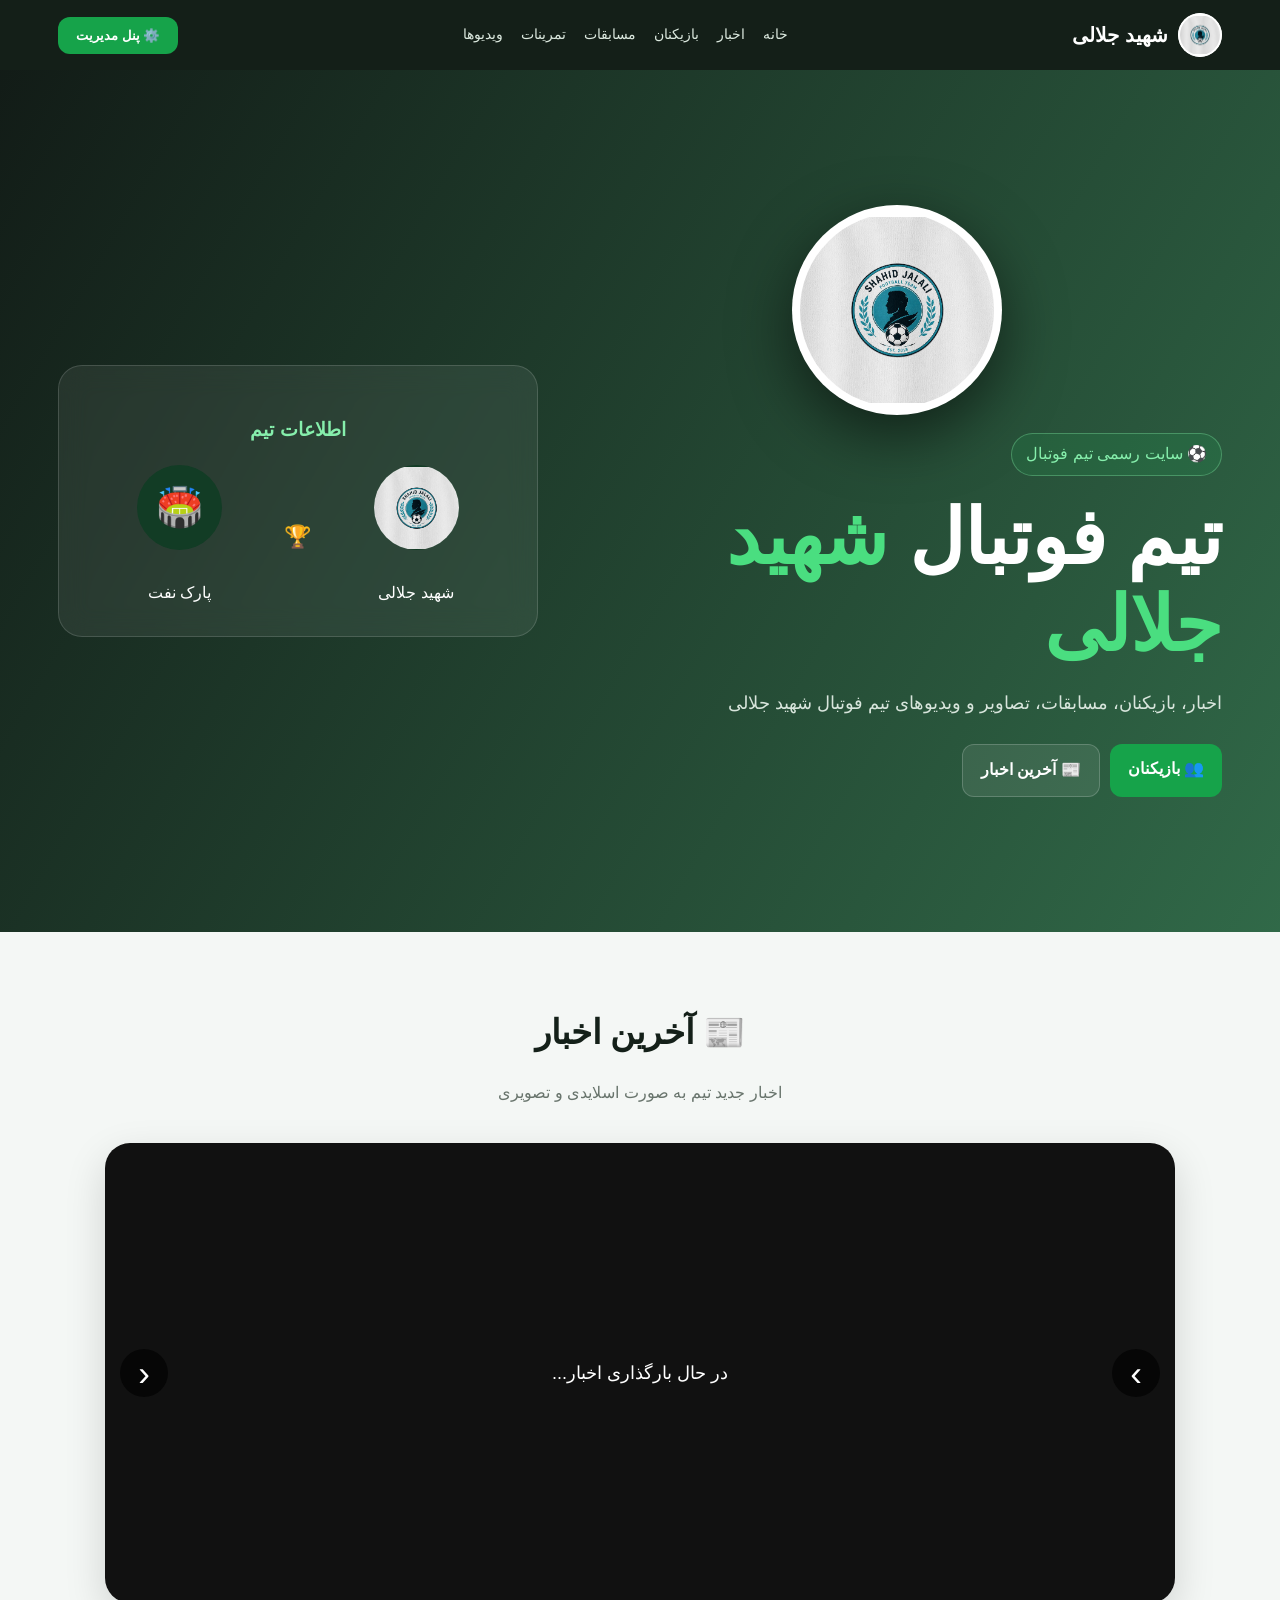
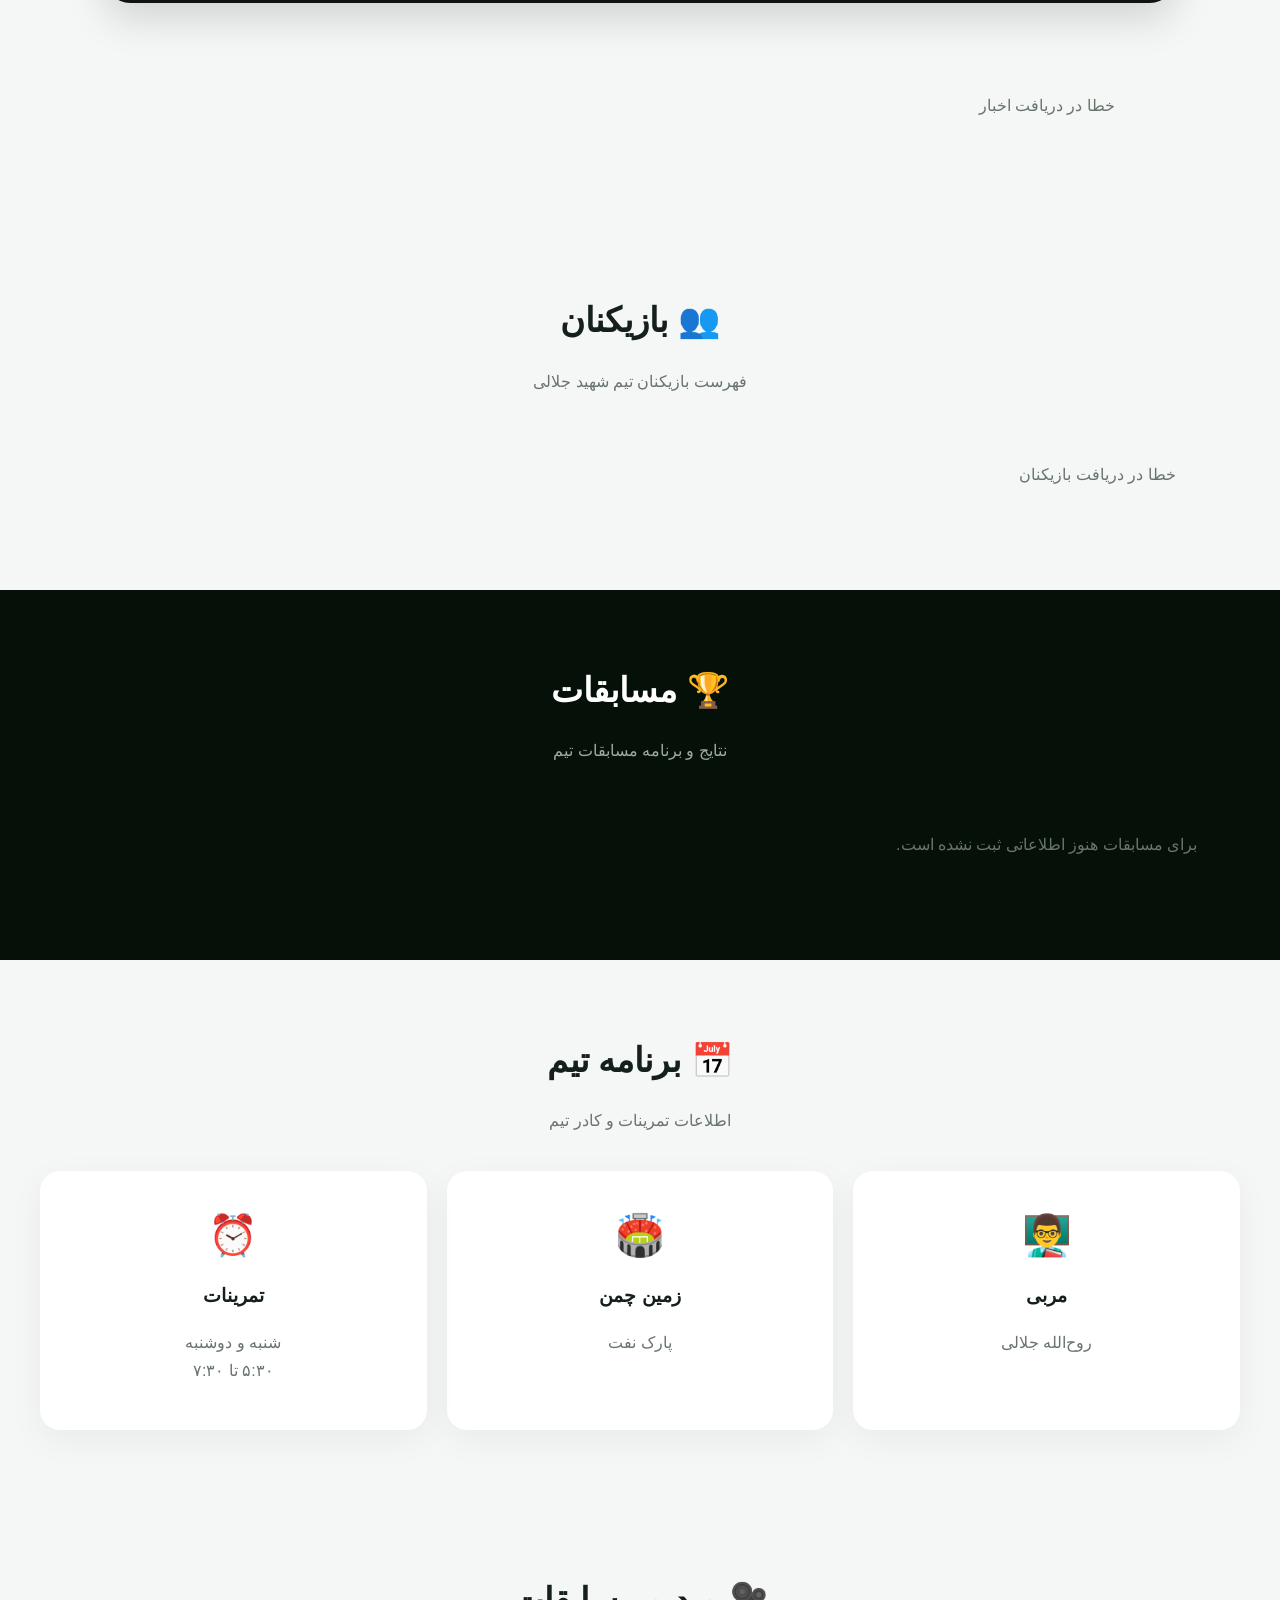
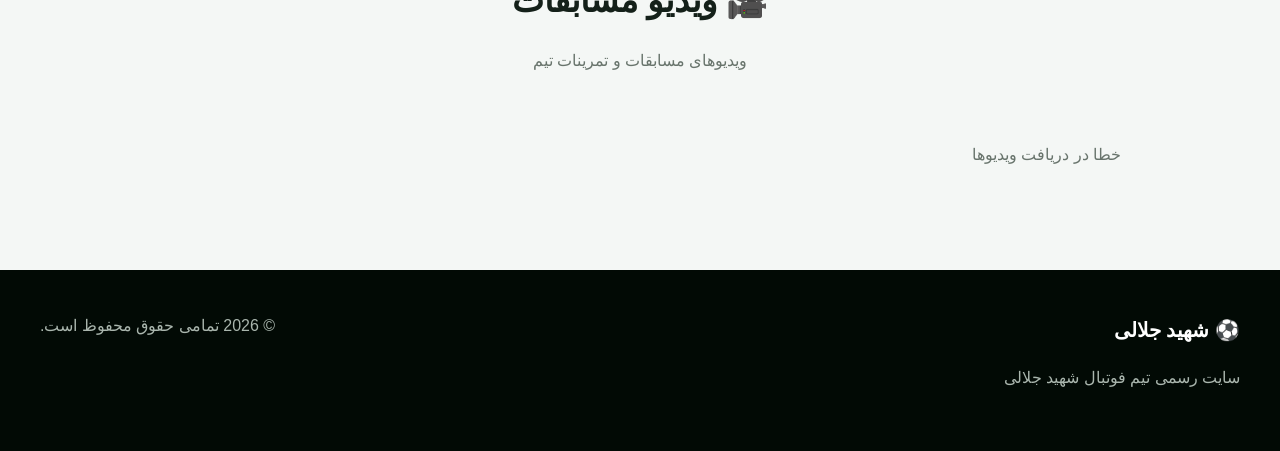
==== commit d31856d7: "Update index.html" ====
--- a/index.html
+++ b/index.html
@@ -337,8 +337,7 @@
 let currentSlide = 0;
 let sliderTimer = null;
 
-async function loadSliderNews() {
-
+async function async function loadSliderNews() {
   const slidesBox = document.getElementById("sliderSlides");
   const dotsBox = document.getElementById("sliderDots");
   const loading = document.getElementById("sliderLoading");
@@ -346,120 +345,104 @@
   if (!slidesBox) return;
 
   try {
-
     const response = await supabaseFetch(
       "news?select=id,title,content,image,created_at&order=created_at.desc&limit=10"
     );
 
+    if (loading) {
+      loading.style.display = "none";
+    }
+
     if (!response || response.length === 0) {
-      loading.style.display = "none";
-
       slidesBox.innerHTML = `
         <div class="slider-empty">
           هنوز خبری ثبت نشده است.
         </div>
       `;
 
+      if (dotsBox) dotsBox.innerHTML = "";
       return;
     }
 
-    /*
-      فقط خبرهایی که واقعاً عکس دارند
-      وارد اسلایدر می‌شوند.
-    */
-
-    const newsWithImages = response.filter(
-      news =>
+    const newsWithImages = response.filter(news => {
+      return (
         news.image &&
         typeof news.image === "string" &&
         news.image.trim() !== ""
-    );
-
-    loading.style.display = "none";
+      );
+    });
 
     if (newsWithImages.length === 0) {
-
       slidesBox.innerHTML = `
         <div class="slider-empty">
           هنوز خبر تصویری ثبت نشده است.
         </div>
       `;
 
+      if (dotsBox) dotsBox.innerHTML = "";
       return;
     }
 
-    slidesBox.innerHTML = newsWithImages.map(
-      (news, index) => `
-
+    slidesBox.innerHTML = newsWithImages.map((news, index) => {
+      const image = escapeSliderText(news.image);
+      const title = escapeSliderText(news.title || "");
+      const content = escapeSliderText(news.content || "");
+
+      return `
         <div class="slider-slide ${index === 0 ? "active" : ""}">
-
+          
           <img
-            src="${escapeSliderText(news.image)}"
-            alt="${escapeSliderText(news.title)}"
-            onerror="this.style.display='none';"
+            src="${image}"
+            alt="${title}"
+            loading="${index === 0 ? "eager" : "lazy"}"
+            onerror="this.parentElement.classList.add('image-error');"
           >
 
           <div class="slider-overlay">
-
-            <h2>
-              ${escapeSliderText(news.title)}
-            </h2>
-
-            <p>
-              ${escapeSliderText(news.content || "")}
-            </p>
-
+            <h2>${title}</h2>
+            <p>${content}</p>
           </div>
 
         </div>
-      `
-    ).join("");
-
-    dotsBox.innerHTML = newsWithImages.map(
-      (_, index) => `
-        <button
-          class="slider-dot ${index === 0 ? "active" : ""}"
-          onclick="showSlide(${index})">
-        </button>
-      `
-    ).join("");
+      `;
+    }).join("");
+
+    if (dotsBox) {
+      dotsBox.innerHTML = newsWithImages.map((_, index) => {
+        return `
+          <button
+            class="slider-dot ${index === 0 ? "active" : ""}"
+            onclick="showSlide(${index})"
+            aria-label="اسلاید ${index + 1}">
+          </button>
+        `;
+      }).join("");
+    }
 
     currentSlide = 0;
 
+    showSlide(0);
     startSlider();
 
   } catch (error) {
 
     console.error("Slider error:", error);
 
-    loading.style.display = "none";
+    if (loading) {
+      loading.style.display = "none";
+    }
 
     slidesBox.innerHTML = `
       <div class="slider-empty">
         خطا در بارگذاری اخبار
       </div>
     `;
+
+    if (dotsBox) {
+      dotsBox.innerHTML = "";
+    }
   }
 }
-
-
-function escapeSliderText(text) {
-
-  if (text === null || text === undefined) {
-    return "";
-  }
-
-  return String(text)
-    .replace(/&/g, "&amp;")
-    .replace(/</g, "&lt;")
-    .replace(/>/g, "&gt;")
-    .replace(/"/g, "&quot;")
-    .replace(/'/g, "&#039;");
-}
-
-
-function showSlide(index) {
-
   const slides =
     document.querySelectorAll(".slider-slide");
 
